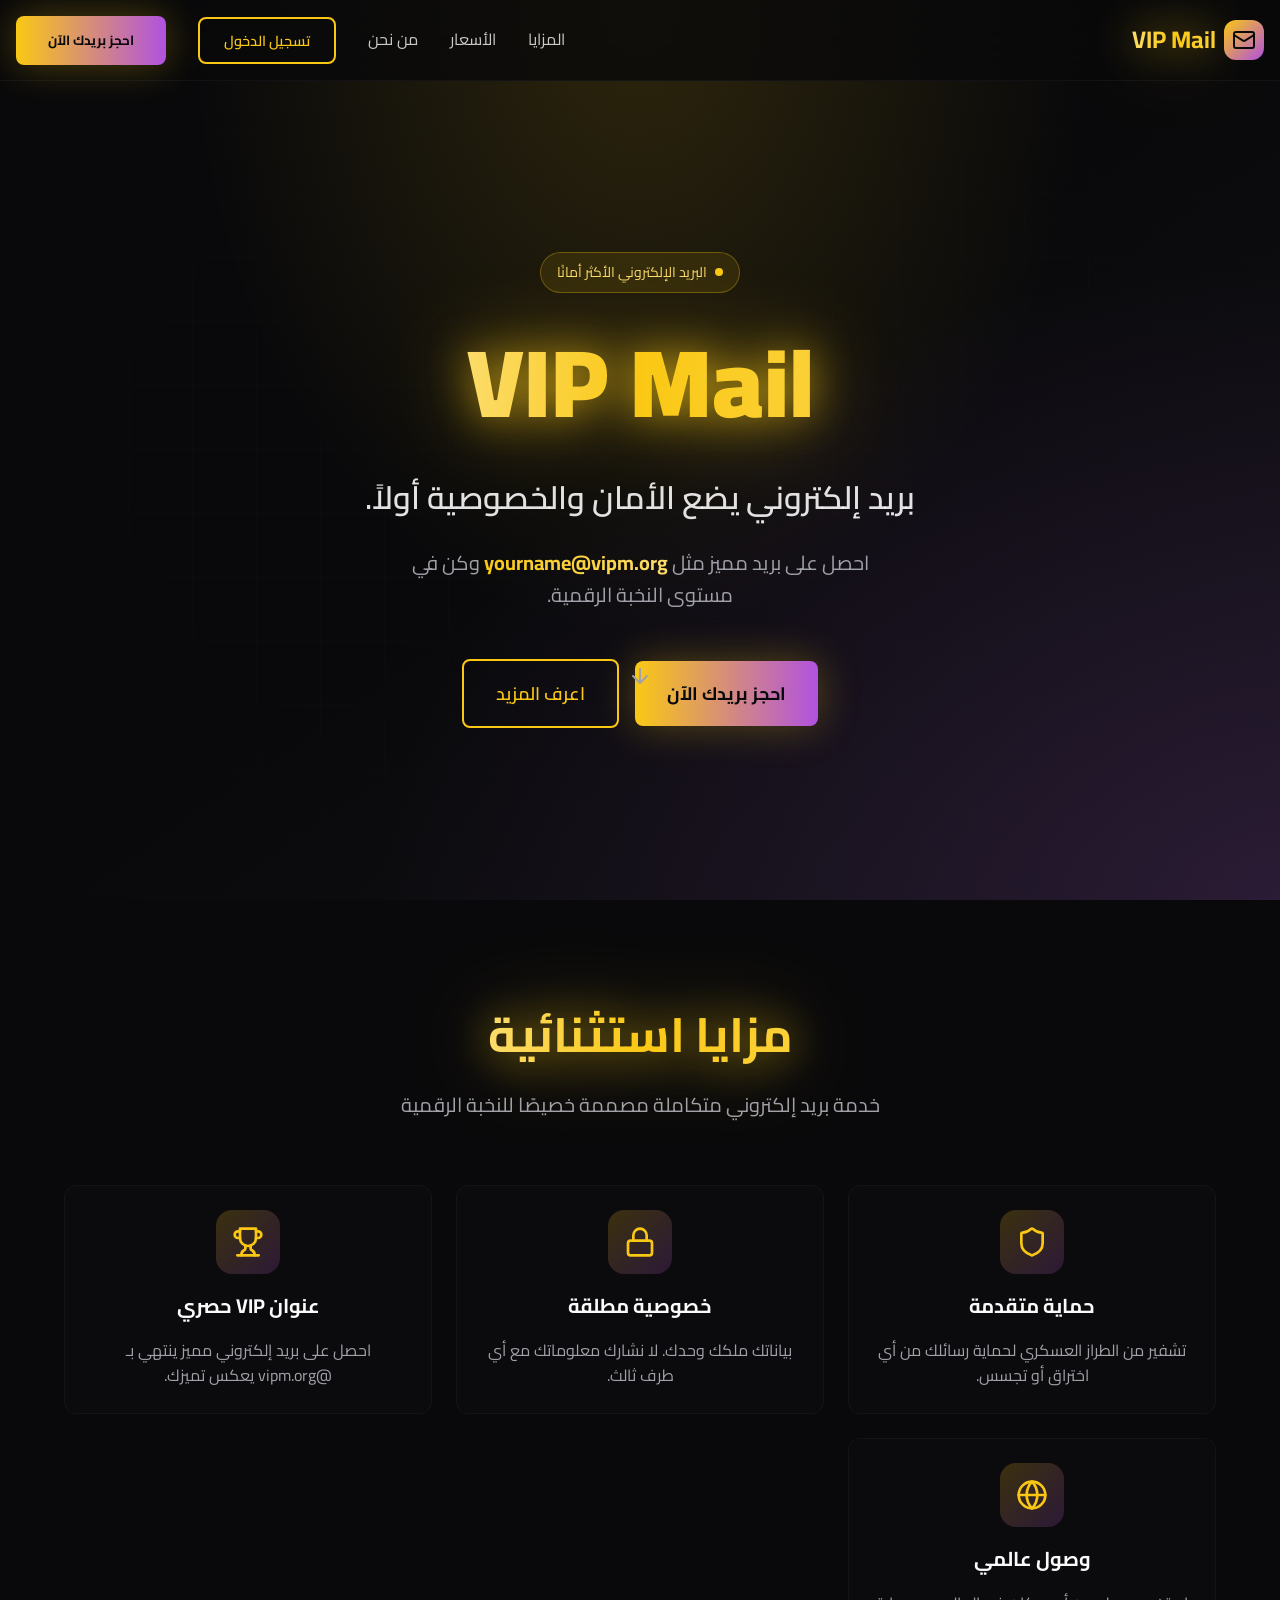
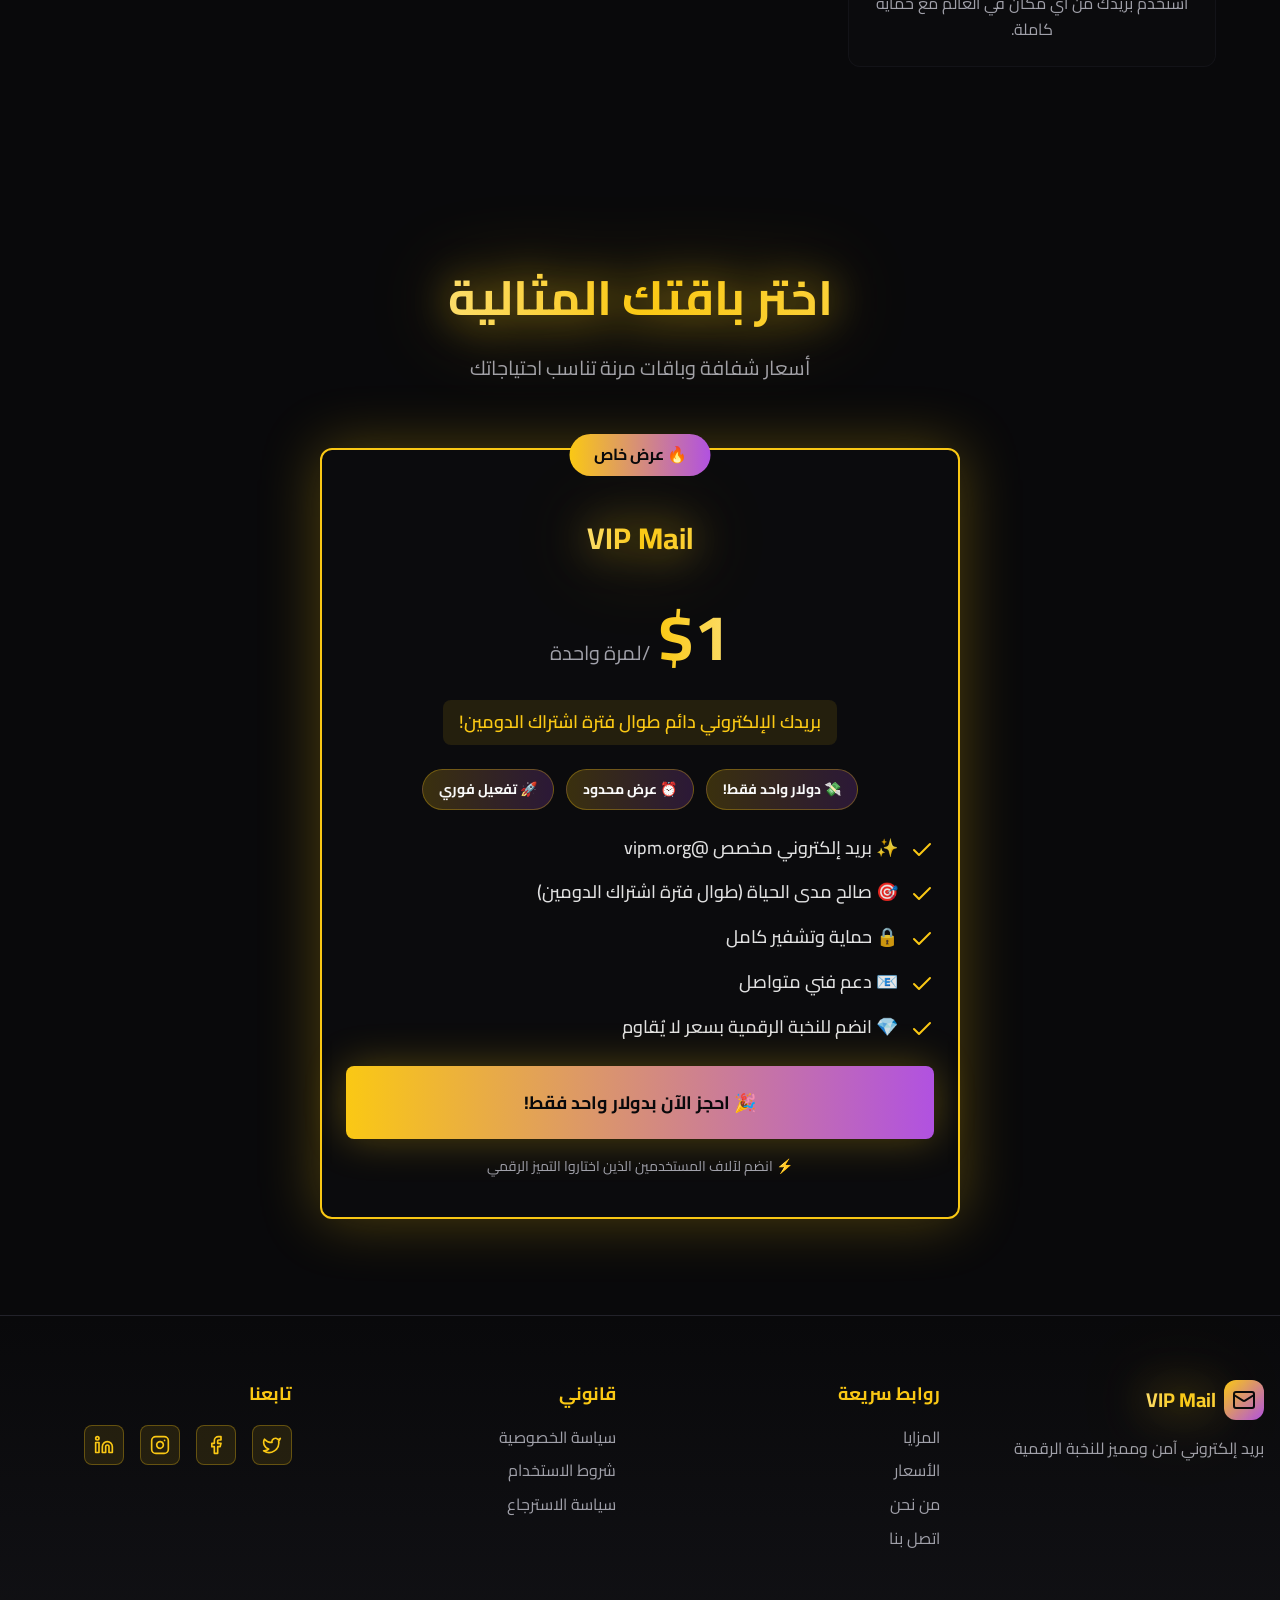
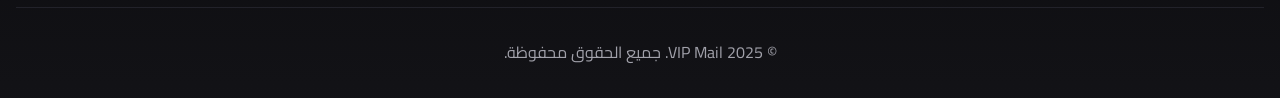
==== index.html @ 9a0e4cf3 "Add files via upload" ====
<!DOCTYPE html>
<html lang="ar" dir="rtl">
<head>
    <meta charset="UTF-8">
    <meta name="viewport" content="width=device-width, initial-scale=1.0">
    <meta name="description" content="VIP Mail - بريد إلكتروني يضع الأمان والخصوصية أولاً. احصل على بريدك المميز @vipm.org">
    <meta property="og:title" content="VIP Mail - بريد إلكتروني آمن ومميز">
    <meta property="og:description" content="احصل على بريد مميز مثل yourname@vipm.org وكن في مستوى النخبة الرقمية">
    <title>VIP Mail - بريد إلكتروني آمن ومميز</title>
    <link rel="stylesheet" href="styles.css">
    <link rel="preconnect" href="https://fonts.googleapis.com">
    <link rel="preconnect" href="https://fonts.gstatic.com" crossorigin>
    <link href="https://fonts.googleapis.com/css2?family=Cairo:wght@400;600;700;900&display=swap" rel="stylesheet">
</head>
<body>
    <!-- Navbar -->
    <nav class="navbar">
        <div class="container">
            <div class="nav-content">
                <a href="/" class="logo">
                    <div class="logo-icon">
                        <svg xmlns="http://www.w3.org/2000/svg" width="24" height="24" viewBox="0 0 24 24" fill="none" stroke="currentColor" stroke-width="2" stroke-linecap="round" stroke-linejoin="round">
                            <rect width="20" height="16" x="2" y="4" rx="2"/>
                            <path d="m22 7-8.97 5.7a1.94 1.94 0 0 1-2.06 0L2 7"/>
                        </svg>
                    </div>
                    <span class="logo-text text-gold-premium">VIP Mail</span>
                </a>

                <div class="nav-links">
                    <a href="#features">المزايا</a>
                    <a href="#pricing">الأسعار</a>
                    <a href="about.html">من نحن</a>
                    <button class="btn-login">تسجيل الدخول</button>
                    <button class="btn-primary">احجز بريدك الآن</button>
                </div>

                <!-- Mobile Menu Button -->
                <button class="mobile-menu-btn" aria-label="القائمة">
                    <svg xmlns="http://www.w3.org/2000/svg" width="24" height="24" viewBox="0 0 24 24" fill="none" stroke="currentColor" stroke-width="2" stroke-linecap="round" stroke-linejoin="round">
                        <line x1="4" x2="20" y1="12" y2="12"/>
                        <line x1="4" x2="20" y1="6" y2="6"/>
                        <line x1="4" x2="20" y1="18" y2="18"/>
                    </svg>
                </button>
            </div>
        </div>
    </nav>

    <!-- Mobile Menu -->
    <div class="mobile-menu">
        <div class="mobile-menu-links">
            <a href="#features">المزايا</a>
            <a href="#pricing">الأسعار</a>
            <a href="about.html">من نحن</a>
            <button class="btn-login">تسجيل الدخول</button>
            <button class="btn-primary">احجز بريدك الآن</button>
        </div>
    </div>

    <!-- Hero Section -->
    <section class="hero">
        <div class="hero-bg">
            <div class="hero-gradient-1"></div>
            <div class="hero-gradient-2"></div>
        </div>
        <div class="hero-grid"></div>

        <div class="container">
            <div class="hero-content">
                <div class="hero-badge">
                    <span class="badge-pulse"></span>
                    <span>البريد الإلكتروني الأكثر أمانًا</span>
                </div>

                <h1 class="hero-title">
                    <span class="text-gold-premium">VIP Mail</span>
                </h1>

                <p class="hero-subtitle">
                    بريد إلكتروني يضع الأمان والخصوصية أولاً.
                </p>

                <p class="hero-description">
                    احصل على بريد مميز مثل <span class="text-gradient-gold">yourname@vipm.org</span> وكن في مستوى النخبة الرقمية.
                </p>

                <div class="hero-buttons">
                    <button class="btn-primary btn-lg">احجز بريدك الآن</button>
                    <button class="btn-outline btn-lg">اعرف المزيد</button>
                </div>

                <div class="scroll-indicator">
                    <svg xmlns="http://www.w3.org/2000/svg" width="24" height="24" viewBox="0 0 24 24" fill="none" stroke="currentColor" stroke-width="2" stroke-linecap="round" stroke-linejoin="round">
                        <path d="M12 5v14M19 12l-7 7-7-7"/>
                    </svg>
                </div>
            </div>
        </div>
    </section>

    <!-- Features Section -->
    <section id="features" class="features">
        <div class="container">
            <div class="section-header">
                <h2 class="section-title">
                    <span class="text-gold-premium">مزايا استثنائية</span>
                </h2>
                <p class="section-description">
                    خدمة بريد إلكتروني متكاملة مصممة خصيصًا للنخبة الرقمية
                </p>
            </div>

            <div class="features-grid">
                <div class="feature-card">
                    <div class="feature-icon">
                        <svg xmlns="http://www.w3.org/2000/svg" width="32" height="32" viewBox="0 0 24 24" fill="none" stroke="currentColor" stroke-width="2" stroke-linecap="round" stroke-linejoin="round">
                            <path d="M20 13c0 5-3.5 7.5-7.66 8.95a1 1 0 0 1-.67-.01C7.5 20.5 4 18 4 13V6a1 1 0 0 1 1-1c2 0 4.5-1.2 6.24-2.72a1.17 1.17 0 0 1 1.52 0C14.51 3.81 17 5 19 5a1 1 0 0 1 1 1z"/>
                        </svg>
                    </div>
                    <h3 class="feature-title">حماية متقدمة</h3>
                    <p class="feature-description">تشفير من الطراز العسكري لحماية رسائلك من أي اختراق أو تجسس.</p>
                </div>

                <div class="feature-card">
                    <div class="feature-icon">
                        <svg xmlns="http://www.w3.org/2000/svg" width="32" height="32" viewBox="0 0 24 24" fill="none" stroke="currentColor" stroke-width="2" stroke-linecap="round" stroke-linejoin="round">
                            <rect width="18" height="11" x="3" y="11" rx="2" ry="2"/>
                            <path d="M7 11V7a5 5 0 0 1 10 0v4"/>
                        </svg>
                    </div>
                    <h3 class="feature-title">خصوصية مطلقة</h3>
                    <p class="feature-description">بياناتك ملكك وحدك. لا نشارك معلوماتك مع أي طرف ثالث.</p>
                </div>

                <div class="feature-card">
                    <div class="feature-icon">
                        <svg xmlns="http://www.w3.org/2000/svg" width="32" height="32" viewBox="0 0 24 24" fill="none" stroke="currentColor" stroke-width="2" stroke-linecap="round" stroke-linejoin="round">
                            <path d="M6 9H4.5a2.5 2.5 0 0 1 0-5H6"/>
                            <path d="M18 9h1.5a2.5 2.5 0 0 0 0-5H18"/>
                            <path d="M4 22h16"/>
                            <path d="M10 14.66V17c0 .55-.47.98-.97 1.21C7.85 18.75 7 20.24 7 22"/>
                            <path d="M14 14.66V17c0 .55.47.98.97 1.21C16.15 18.75 17 20.24 17 22"/>
                            <path d="M18 2H6v7a6 6 0 0 0 12 0V2Z"/>
                        </svg>
                    </div>
                    <h3 class="feature-title">عنوان VIP حصري</h3>
                    <p class="feature-description">احصل على بريد إلكتروني مميز ينتهي بـ @vipm.org يعكس تميزك.</p>
                </div>

                <div class="feature-card">
                    <div class="feature-icon">
                        <svg xmlns="http://www.w3.org/2000/svg" width="32" height="32" viewBox="0 0 24 24" fill="none" stroke="currentColor" stroke-width="2" stroke-linecap="round" stroke-linejoin="round">
                            <circle cx="12" cy="12" r="10"/>
                            <path d="M12 2a14.5 14.5 0 0 0 0 20 14.5 14.5 0 0 0 0-20"/>
                            <path d="M2 12h20"/>
                        </svg>
                    </div>
                    <h3 class="feature-title">وصول عالمي</h3>
                    <p class="feature-description">استخدم بريدك من أي مكان في العالم مع حماية كاملة.</p>
                </div>
            </div>
        </div>
    </section>

    <!-- Pricing Section -->
    <section id="pricing" class="pricing">
        <div class="container">
            <div class="section-header">
                <h2 class="section-title">
                    <span class="text-gold-premium">اختر باقتك المثالية</span>
                </h2>
                <p class="section-description">
                    أسعار شفافة وباقات مرنة تناسب احتياجاتك
                </p>
            </div>

            <div class="pricing-card-wrapper">
                <div class="pricing-card">
                    <div class="pricing-badge">🔥 عرض خاص</div>
                    
                    <div class="pricing-header">
                        <h3 class="pricing-title">
                            <span class="text-gold-premium">VIP Mail</span>
                        </h3>
                        
                        <div class="pricing-price">
                            <div class="price-amount">
                                <span class="price-value">$1</span>
                                <span class="price-period">/لمرة واحدة</span>
                            </div>
                            <p class="price-highlight">
                                بريدك الإلكتروني دائم طوال فترة اشتراك الدومين!
                            </p>
                        </div>

                        <div class="deal-points">
                            <span class="deal-point">💸 دولار واحد فقط!</span>
                            <span class="deal-point">⏰ عرض محدود</span>
                            <span class="deal-point">🚀 تفعيل فوري</span>
                        </div>
                    </div>

                    <div class="pricing-content">
                        <ul class="features-list">
                            <li>
                                <svg xmlns="http://www.w3.org/2000/svg" width="24" height="24" viewBox="0 0 24 24" fill="none" stroke="currentColor" stroke-width="2" stroke-linecap="round" stroke-linejoin="round">
                                    <path d="M20 6 9 17l-5-5"/>
                                </svg>
                                <span>✨ بريد إلكتروني مخصص @vipm.org</span>
                            </li>
                            <li>
                                <svg xmlns="http://www.w3.org/2000/svg" width="24" height="24" viewBox="0 0 24 24" fill="none" stroke="currentColor" stroke-width="2" stroke-linecap="round" stroke-linejoin="round">
                                    <path d="M20 6 9 17l-5-5"/>
                                </svg>
                                <span>🎯 صالح مدى الحياة (طوال فترة اشتراك الدومين)</span>
                            </li>
                            <li>
                                <svg xmlns="http://www.w3.org/2000/svg" width="24" height="24" viewBox="0 0 24 24" fill="none" stroke="currentColor" stroke-width="2" stroke-linecap="round" stroke-linejoin="round">
                                    <path d="M20 6 9 17l-5-5"/>
                                </svg>
                                <span>🔒 حماية وتشفير كامل</span>
                            </li>
                            <li>
                                <svg xmlns="http://www.w3.org/2000/svg" width="24" height="24" viewBox="0 0 24 24" fill="none" stroke="currentColor" stroke-width="2" stroke-linecap="round" stroke-linejoin="round">
                                    <path d="M20 6 9 17l-5-5"/>
                                </svg>
                                <span>📧 دعم فني متواصل</span>
                            </li>
                            <li>
                                <svg xmlns="http://www.w3.org/2000/svg" width="24" height="24" viewBox="0 0 24 24" fill="none" stroke="currentColor" stroke-width="2" stroke-linecap="round" stroke-linejoin="round">
                                    <path d="M20 6 9 17l-5-5"/>
                                </svg>
                                <span>💎 انضم للنخبة الرقمية بسعر لا يُقاوم</span>
                            </li>
                        </ul>

                        <button class="btn-primary btn-full">
                            🎉 احجز الآن بدولار واحد فقط!
                        </button>
                        
                        <p class="pricing-footer">
                            ⚡ انضم لآلاف المستخدمين الذين اختاروا التميز الرقمي
                        </p>
                    </div>
                </div>
            </div>
        </div>
    </section>

    <!-- Footer -->
    <footer class="footer">
        <div class="container">
            <div class="footer-content">
                <div class="footer-section">
                    <div class="footer-brand">
                        <div class="logo-icon">
                            <svg xmlns="http://www.w3.org/2000/svg" width="24" height="24" viewBox="0 0 24 24" fill="none" stroke="currentColor" stroke-width="2" stroke-linecap="round" stroke-linejoin="round">
                                <rect width="20" height="16" x="2" y="4" rx="2"/>
                                <path d="m22 7-8.97 5.7a1.94 1.94 0 0 1-2.06 0L2 7"/>
                            </svg>
                        </div>
                        <span class="text-gold-premium">VIP Mail</span>
                    </div>
                    <p>بريد إلكتروني آمن ومميز للنخبة الرقمية</p>
                </div>

                <div class="footer-section">
                    <h4>روابط سريعة</h4>
                    <ul>
                        <li><a href="#features">المزايا</a></li>
                        <li><a href="#pricing">الأسعار</a></li>
                        <li><a href="about.html">من نحن</a></li>
                        <li><a href="contact.html">اتصل بنا</a></li>
                    </ul>
                </div>

                <div class="footer-section">
                    <h4>قانوني</h4>
                    <ul>
                        <li><a href="privacy.html">سياسة الخصوصية</a></li>
                        <li><a href="terms.html">شروط الاستخدام</a></li>
                        <li><a href="refund.html">سياسة الاسترجاع</a></li>
                    </ul>
                </div>

                <div class="footer-section">
                    <h4>تابعنا</h4>
                    <div class="social-links">
                        <a href="#" aria-label="Twitter">
                            <svg xmlns="http://www.w3.org/2000/svg" width="20" height="20" viewBox="0 0 24 24" fill="none" stroke="currentColor" stroke-width="2" stroke-linecap="round" stroke-linejoin="round">
                                <path d="M22 4s-.7 2.1-2 3.4c1.6 10-9.4 17.3-18 11.6 2.2.1 4.4-.6 6-2C3 15.5.5 9.6 3 5c2.2 2.6 5.6 4.1 9 4-.9-4.2 4-6.6 7-3.8 1.1 0 3-1.2 3-1.2z"/>
                            </svg>
                        </a>
                        <a href="#" aria-label="Facebook">
                            <svg xmlns="http://www.w3.org/2000/svg" width="20" height="20" viewBox="0 0 24 24" fill="none" stroke="currentColor" stroke-width="2" stroke-linecap="round" stroke-linejoin="round">
                                <path d="M18 2h-3a5 5 0 0 0-5 5v3H7v4h3v8h4v-8h3l1-4h-4V7a1 1 0 0 1 1-1h3z"/>
                            </svg>
                        </a>
                        <a href="#" aria-label="Instagram">
                            <svg xmlns="http://www.w3.org/2000/svg" width="20" height="20" viewBox="0 0 24 24" fill="none" stroke="currentColor" stroke-width="2" stroke-linecap="round" stroke-linejoin="round">
                                <rect width="20" height="20" x="2" y="2" rx="5" ry="5"/>
                                <path d="M16 11.37A4 4 0 1 1 12.63 8 4 4 0 0 1 16 11.37z"/>
                                <line x1="17.5" x2="17.51" y1="6.5" y2="6.5"/>
                            </svg>
                        </a>
                        <a href="#" aria-label="LinkedIn">
                            <svg xmlns="http://www.w3.org/2000/svg" width="20" height="20" viewBox="0 0 24 24" fill="none" stroke="currentColor" stroke-width="2" stroke-linecap="round" stroke-linejoin="round">
                                <path d="M16 8a6 6 0 0 1 6 6v7h-4v-7a2 2 0 0 0-2-2 2 2 0 0 0-2 2v7h-4v-7a6 6 0 0 1 6-6z"/>
                                <rect width="4" height="12" x="2" y="9"/>
                                <circle cx="4" cy="4" r="2"/>
                            </svg>
                        </a>
                    </div>
                </div>
            </div>

            <div class="footer-bottom">
                <p>&copy; 2025 VIP Mail. جميع الحقوق محفوظة.</p>
            </div>
        </div>
    </footer>

    <script src="script.js"></script>
</body>
</html>
---- styles.css ----
/* Reset & Base Styles */
* {
    margin: 0;
    padding: 0;
    box-sizing: border-box;
}

:root {
    /* Colors - HSL */
    --background: hsl(240, 10%, 3.9%);
    --foreground: hsl(0, 0%, 98%);
    --card: hsl(240, 10%, 6%);
    --card-foreground: hsl(0, 0%, 98%);
    --primary: hsl(47, 96%, 53%);
    --primary-foreground: hsl(240, 10%, 3.9%);
    --secondary: hsl(280, 70%, 60%);
    --muted: hsl(240, 5%, 15%);
    --muted-foreground: hsl(240, 5%, 64.9%);
    --border: hsl(240, 10%, 15%);
    --gold: hsl(47, 96%, 53%);
    --gold-light: hsl(47, 96%, 70%);
    --purple: hsl(280, 70%, 60%);
}

body {
    font-family: 'Cairo', -apple-system, BlinkMacSystemFont, 'Segoe UI', sans-serif;
    background-color: var(--background);
    color: var(--foreground);
    line-height: 1.6;
    -webkit-font-smoothing: antialiased;
    overflow-x: hidden;
}

h1, h2, h3, h4, h5, h6 {
    font-weight: 700;
}

a {
    text-decoration: none;
    color: inherit;
}

button {
    font-family: inherit;
    border: none;
    cursor: pointer;
}

.container {
    max-width: 1280px;
    margin: 0 auto;
    padding: 0 1rem;
}

/* Text Gradients */
.text-gold-premium {
    background: linear-gradient(to right, var(--gold-light), var(--gold), hsl(47, 96%, 60%));
    -webkit-background-clip: text;
    -webkit-text-fill-color: transparent;
    background-clip: text;
    filter: drop-shadow(0 0 20px hsla(47, 96%, 53%, 0.6)) drop-shadow(0 0 40px hsla(47, 96%, 53%, 0.4));
    animation: gold-glow 3s ease-in-out infinite;
}

@keyframes gold-glow {
    0%, 100% {
        filter: drop-shadow(0 0 20px hsla(47, 96%, 53%, 0.6)) drop-shadow(0 0 40px hsla(47, 96%, 53%, 0.4));
    }
    50% {
        filter: drop-shadow(0 0 30px hsla(47, 96%, 53%, 0.8)) drop-shadow(0 0 60px hsla(47, 96%, 53%, 0.6));
    }
}

.text-gradient-gold {
    background: linear-gradient(to right, var(--gold), var(--gold-light));
    -webkit-background-clip: text;
    -webkit-text-fill-color: transparent;
    background-clip: text;
    font-weight: 700;
}

/* Buttons */
.btn-primary {
    background: linear-gradient(to right, var(--gold), var(--purple));
    color: var(--background);
    font-weight: 700;
    padding: 0.75rem 2rem;
    border-radius: 0.5rem;
    transition: opacity 0.3s;
    box-shadow: 0 0 40px hsla(47, 96%, 53%, 0.3);
}

.btn-primary:hover {
    opacity: 0.9;
}

.btn-outline {
    border: 2px solid var(--gold);
    color: var(--gold);
    background: transparent;
    padding: 0.75rem 2rem;
    border-radius: 0.5rem;
    font-weight: 600;
    transition: background 0.3s;
}

.btn-outline:hover {
    background: hsla(47, 96%, 53%, 0.1);
}

.btn-lg {
    padding: 1rem 2rem;
    font-size: 1.125rem;
}

.btn-full {
    width: 100%;
    padding: 1.25rem 2rem;
    font-size: 1.125rem;
}

.btn-login {
    border: 2px solid var(--gold);
    color: var(--gold);
    background: transparent;
    padding: 0.5rem 1.5rem;
    border-radius: 0.5rem;
    font-weight: 600;
    transition: all 0.3s;
    font-size: 0.9rem;
}

.btn-login:hover {
    background: hsla(47, 96%, 53%, 0.1);
    transform: scale(1.05);
}

/* Navbar */
.navbar {
    position: fixed;
    top: 0;
    width: 100%;
    z-index: 50;
    border-bottom: 1px solid hsla(240, 10%, 15%, 0.4);
    background: hsla(240, 10%, 3.9%, 0.8);
    backdrop-filter: blur(20px);
}

.nav-content {
    display: flex;
    align-items: center;
    justify-content: space-between;
    height: 5rem;
}

.logo {
    display: flex;
    align-items: center;
    gap: 0.5rem;
    text-decoration: none;
    transition: opacity 0.3s ease;
}

.logo:hover {
    opacity: 0.85;
}

.logo-icon {
    width: 2.5rem;
    height: 2.5rem;
    border-radius: 0.75rem;
    background: linear-gradient(to bottom right, var(--gold), var(--purple));
    display: flex;
    align-items: center;
    justify-content: center;
}

.logo-icon svg {
    color: var(--background);
}

.logo-text {
    font-size: 1.5rem;
    font-weight: 700;
}

.nav-links {
    display: flex;
    align-items: center;
    gap: 2rem;
}

.nav-links a {
    color: hsla(0, 0%, 98%, 0.8);
    transition: color 0.3s;
}

.nav-links a:hover {
    color: var(--foreground);
}

/* Mobile Menu Button */
.mobile-menu-btn {
    display: none;
    background: transparent;
    border: 2px solid var(--gold);
    color: var(--gold);
    padding: 0.5rem;
    border-radius: 0.5rem;
    cursor: pointer;
    transition: all 0.3s;
}

.mobile-menu-btn:hover {
    background: hsla(47, 96%, 53%, 0.1);
    transform: scale(1.05);
}

.mobile-menu-btn svg {
    width: 24px;
    height: 24px;
}

/* Mobile Menu Overlay */
.mobile-menu {
    display: none;
    position: fixed;
    top: 5rem;
    right: 0;
    width: 100%;
    max-width: 300px;
    height: calc(100vh - 5rem);
    background: hsla(240, 10%, 6%, 0.98);
    backdrop-filter: blur(20px);
    border-left: 1px solid var(--border);
    z-index: 40;
    padding: 2rem;
    transform: translateX(100%);
    transition: transform 0.3s ease;
}

.mobile-menu.active {
    transform: translateX(0);
}

.mobile-menu-links {
    display: flex;
    flex-direction: column;
    gap: 1.5rem;
}

.mobile-menu-links a {
    color: hsla(0, 0%, 98%, 0.8);
    font-size: 1.125rem;
    padding: 0.75rem 0;
    border-bottom: 1px solid var(--border);
    transition: color 0.3s;
}

.mobile-menu-links a:hover {
    color: var(--gold);
}

.mobile-menu-links button {
    margin-top: 0.5rem;
}

@media (max-width: 768px) {
    .nav-links {
        display: none;
    }
    
    .mobile-menu-btn {
        display: block;
    }
    
    .mobile-menu {
        display: block;
    }
}

/* Hero Section */
.hero {
    position: relative;
    min-height: 100vh;
    display: flex;
    align-items: center;
    justify-content: center;
    overflow: hidden;
    padding-top: 5rem;
}

.hero-bg {
    position: absolute;
    inset: 0;
    background: linear-gradient(to bottom right, var(--background), var(--background), hsl(240, 10%, 8%));
}

.hero-gradient-1 {
    position: absolute;
    inset: 0;
    background: radial-gradient(ellipse at top, hsla(47, 96%, 53%, 0.15), transparent 50%);
}

.hero-gradient-2 {
    position: absolute;
    inset: 0;
    background: radial-gradient(ellipse at bottom right, hsla(280, 70%, 60%, 0.15), transparent 50%);
}

.hero-grid {
    position: absolute;
    inset: 0;
    background-image: 
        linear-gradient(hsla(240, 10%, 15%, 0.1) 1px, transparent 1px),
        linear-gradient(to right, hsla(240, 10%, 15%, 0.1) 1px, transparent 1px);
    background-size: 4rem 4rem;
    mask-image: radial-gradient(ellipse at center, black 50%, transparent 100%);
}

.hero-content {
    position: relative;
    z-index: 10;
    max-width: 80rem;
    margin: 0 auto;
    text-align: center;
}

.hero-badge {
    display: inline-flex;
    align-items: center;
    gap: 0.5rem;
    padding: 0.5rem 1rem;
    border-radius: 9999px;
    border: 1px solid hsla(47, 96%, 53%, 0.3);
    background: hsla(47, 96%, 53%, 0.1);
    backdrop-filter: blur(8px);
    margin-bottom: 2rem;
}

.badge-pulse {
    width: 0.5rem;
    height: 0.5rem;
    border-radius: 50%;
    background: var(--gold);
    animation: pulse 2s cubic-bezier(0.4, 0, 0.6, 1) infinite;
}

@keyframes pulse {
    0%, 100% {
        opacity: 1;
    }
    50% {
        opacity: 0.5;
    }
}

.hero-badge span:last-child {
    font-size: 0.875rem;
    color: var(--gold-light);
}

.hero-title {
    font-size: clamp(3rem, 8vw, 6rem);
    font-weight: 900;
    line-height: 1.2;
    margin-bottom: 2rem;
}

.hero-subtitle {
    font-size: clamp(1.25rem, 3vw, 2rem);
    color: hsla(0, 0%, 98%, 0.9);
    margin-bottom: 1.5rem;
    font-weight: 600;
    max-width: 48rem;
    margin-left: auto;
    margin-right: auto;
}

.hero-description {
    font-size: clamp(1rem, 2vw, 1.25rem);
    color: var(--muted-foreground);
    max-width: 32rem;
    margin: 0 auto 2rem;
}

.hero-buttons {
    display: flex;
    flex-direction: column;
    gap: 1rem;
    align-items: center;
    justify-content: center;
    padding-top: 1rem;
}

@media (min-width: 640px) {
    .hero-buttons {
        flex-direction: row;
    }
}

.scroll-indicator {
    position: absolute;
    bottom: 2rem;
    left: 50%;
    transform: translateX(-50%);
    animation: bounce 1s infinite;
}

@keyframes bounce {
    0%, 100% {
        transform: translateX(-50%) translateY(0);
    }
    50% {
        transform: translateX(-50%) translateY(-10px);
    }
}

.scroll-indicator svg {
    color: var(--muted-foreground);
}

/* Features Section */
.features {
    padding: 6rem 0;
    position: relative;
}

.section-header {
    text-align: center;
    max-width: 48rem;
    margin: 0 auto 4rem;
}

.section-title {
    font-size: clamp(2rem, 5vw, 3rem);
    margin-bottom: 1rem;
}

.section-description {
    font-size: 1.25rem;
    color: var(--muted-foreground);
}

.features-grid {
    display: grid;
    grid-template-columns: repeat(auto-fit, minmax(280px, 1fr));
    gap: 1.5rem;
    max-width: 72rem;
    margin: 0 auto;
}

.feature-card {
    background: hsla(240, 10%, 6%, 0.5);
    backdrop-filter: blur(8px);
    border: 1px solid hsla(240, 10%, 15%, 0.4);
    border-radius: 0.75rem;
    padding: 1.5rem;
    text-align: center;
    transition: all 0.3s;
}

.feature-card:hover {
    border-color: hsla(47, 96%, 53%, 0.5);
    box-shadow: 0 0 30px hsla(47, 96%, 53%, 0.2);
}

.feature-icon {
    width: 4rem;
    height: 4rem;
    margin: 0 auto 1rem;
    border-radius: 1rem;
    background: linear-gradient(to bottom right, hsla(47, 96%, 53%, 0.2), hsla(280, 70%, 60%, 0.2));
    display: flex;
    align-items: center;
    justify-content: center;
    transition: transform 0.3s;
}

.feature-card:hover .feature-icon {
    transform: scale(1.1);
}

.feature-icon svg {
    color: var(--gold);
}

.feature-title {
    font-size: 1.25rem;
    margin-bottom: 1rem;
    color: var(--foreground);
}

.feature-description {
    color: var(--muted-foreground);
    line-height: 1.6;
}

/* Pricing Section */
.pricing {
    padding: 6rem 0;
    position: relative;
}

.pricing-card-wrapper {
    max-width: 40rem;
    margin: 0 auto;
}

.pricing-card {
    position: relative;
    background: hsla(240, 10%, 6%, 0.5);
    backdrop-filter: blur(8px);
    border: 2px solid var(--gold);
    border-radius: 0.75rem;
    box-shadow: 0 0 60px hsla(47, 96%, 53%, 0.3);
    transition: all 0.3s;
}

.pricing-card:hover {
    box-shadow: 0 0 80px hsla(47, 96%, 53%, 0.4);
}

.pricing-badge {
    position: absolute;
    top: -1rem;
    left: 50%;
    transform: translateX(-50%);
    z-index: 10;
    padding: 0.5rem 1.5rem;
    border-radius: 9999px;
    background: linear-gradient(to right, var(--gold), var(--purple));
    color: var(--background);
    font-weight: 700;
    animation: pulse 2s cubic-bezier(0.4, 0, 0.6, 1) infinite;
}

.pricing-header {
    text-align: center;
    padding: 4rem 1.5rem 1.5rem;
}

.pricing-title {
    font-size: 1.875rem;
    margin-bottom: 1.5rem;
}

.pricing-price {
    margin-bottom: 1.5rem;
}

.price-amount {
    display: flex;
    align-items: baseline;
    justify-content: center;
    gap: 0.5rem;
    margin-bottom: 0.75rem;
}

.price-value {
    font-size: 4rem;
    font-weight: 700;
    background: linear-gradient(to right, var(--gold), var(--gold-light));
    -webkit-background-clip: text;
    -webkit-text-fill-color: transparent;
    background-clip: text;
}

.price-period {
    font-size: 1.25rem;
    color: var(--muted-foreground);
}

.price-highlight {
    font-size: 1.125rem;
    font-weight: 600;
    color: var(--gold);
    background: hsla(47, 96%, 53%, 0.1);
    padding: 0.5rem 1rem;
    border-radius: 0.5rem;
    display: inline-block;
}

.deal-points {
    display: flex;
    flex-wrap: wrap;
    gap: 0.75rem;
    justify-content: center;
}

.deal-point {
    padding: 0.5rem 1rem;
    background: linear-gradient(to right, hsla(47, 96%, 53%, 0.2), hsla(280, 70%, 60%, 0.2));
    border: 1px solid hsla(47, 96%, 53%, 0.3);
    border-radius: 9999px;
    font-size: 0.875rem;
    font-weight: 700;
}

.pricing-content {
    padding: 0 1.5rem 2.5rem;
}

.features-list {
    list-style: none;
    margin-bottom: 1.5rem;
}

.features-list li {
    display: flex;
    align-items: flex-start;
    gap: 0.75rem;
    font-size: 1.125rem;
    margin-bottom: 1rem;
}

.features-list li svg {
    color: var(--gold);
    flex-shrink: 0;
    margin-top: 0.25rem;
}

.features-list li span {
    color: hsla(0, 0%, 98%, 0.9);
    font-weight: 500;
}

.pricing-footer {
    text-align: center;
    font-size: 0.875rem;
    color: var(--muted-foreground);
    margin-top: 1rem;
}

/* Footer */
.footer {
    border-top: 1px solid var(--border);
    background: linear-gradient(to bottom, var(--background), hsl(240, 10%, 8%));
    padding: 4rem 0 2rem;
}

.footer-content {
    display: grid;
    grid-template-columns: repeat(auto-fit, minmax(200px, 1fr));
    gap: 3rem;
    margin-bottom: 3rem;
}

.footer-section h4 {
    font-size: 1.125rem;
    margin-bottom: 1rem;
    color: var(--gold);
}

.footer-section p,
.footer-section ul {
    color: var(--muted-foreground);
}

.footer-section ul {
    list-style: none;
}

.footer-section ul li {
    margin-bottom: 0.5rem;
}

.footer-section ul li a {
    transition: color 0.3s;
}

.footer-section ul li a:hover {
    color: var(--gold);
}

.footer-brand {
    display: flex;
    align-items: center;
    gap: 0.5rem;
    margin-bottom: 1rem;
    font-size: 1.25rem;
    font-weight: 700;
}

.social-links {
    display: flex;
    gap: 1rem;
}

.social-links a {
    width: 2.5rem;
    height: 2.5rem;
    border-radius: 0.5rem;
    background: hsla(47, 96%, 53%, 0.1);
    border: 1px solid hsla(47, 96%, 53%, 0.3);
    display: flex;
    align-items: center;
    justify-content: center;
    transition: all 0.3s;
}

.social-links a:hover {
    background: hsla(47, 96%, 53%, 0.2);
    border-color: var(--gold);
}

.social-links svg {
    color: var(--gold);
}

.footer-bottom {
    text-align: center;
    padding-top: 2rem;
    border-top: 1px solid var(--border);
    color: var(--muted-foreground);
}

/* Inbox Styles */
.inbox-header {
    position: fixed;
    top: 0;
    left: 0;
    right: 0;
    height: 4rem;
    background: var(--card);
    border-bottom: 1px solid var(--border);
    z-index: 100;
}

.inbox-header-content {
    height: 100%;
    padding: 0 2rem;
    display: flex;
    align-items: center;
    justify-content: space-between;
    gap: 2rem;
}

.inbox-header-left {
    display: flex;
    align-items: center;
    gap: 0.5rem;
}

.icon-btn {
    width: 2.5rem;
    height: 2.5rem;
    border-radius: 0.5rem;
    border: none;
    background: transparent;
    color: var(--muted-foreground);
    cursor: pointer;
    display: flex;
    align-items: center;
    justify-content: center;
    transition: all 0.2s;
}

.icon-btn:hover {
    background: var(--muted);
    color: var(--foreground);
}

.inbox-search-bar {
    flex: 1;
    max-width: 600px;
    position: relative;
    display: flex;
    align-items: center;
    gap: 0.75rem;
    padding: 0 1rem;
    height: 2.5rem;
    background: var(--muted);
    border-radius: 0.5rem;
    border: 1px solid transparent;
    transition: all 0.2s;
}

.inbox-search-bar:focus-within {
    background: var(--background);
    border-color: var(--border);
}

.inbox-search-bar svg {
    color: var(--muted-foreground);
}

.inbox-search-bar input {
    flex: 1;
    background: transparent;
    border: none;
    outline: none;
    color: var(--foreground);
    font-size: 0.95rem;
}

.inbox-search-bar input::placeholder {
    color: var(--muted-foreground);
}

.inbox-logo {
    display: flex;
    align-items: center;
    gap: 0.5rem;
    text-decoration: none;
    color: var(--foreground);
    font-weight: 600;
    transition: opacity 0.2s;
}

.inbox-logo:hover {
    opacity: 0.8;
}

.inbox-logo svg {
    color: var(--primary);
}

.inbox-container {
    margin-top: 4rem;
    display: flex;
    height: calc(100vh - 4rem);
    overflow: hidden;
}

.inbox-sidebar {
    width: 280px;
    background: var(--card);
    border-left: 1px solid var(--border);
    padding: 1.5rem;
    display: flex;
    flex-direction: column;
    gap: 1.5rem;
    overflow-y: auto;
}

.btn-compose {
    width: 100%;
    display: flex;
    align-items: center;
    justify-content: center;
    gap: 0.5rem;
    padding: 0.875rem 1.5rem;
    background: linear-gradient(135deg, #3b82f6, #2563eb);
    color: white;
    border: none;
    border-radius: 0.5rem;
    font-weight: 600;
    font-size: 0.95rem;
    cursor: pointer;
    transition: all 0.2s;
}

.btn-compose:hover {
    transform: translateY(-1px);
    box-shadow: 0 4px 12px rgba(59, 130, 246, 0.3);
}

.inbox-nav {
    display: flex;
    flex-direction: column;
    gap: 0.25rem;
}

.inbox-nav-item {
    display: flex;
    align-items: center;
    gap: 0.75rem;
    padding: 0.75rem 1rem;
    border-radius: 0.5rem;
    color: var(--muted-foreground);
    text-decoration: none;
    font-size: 0.95rem;
    transition: all 0.2s;
    position: relative;
}

.inbox-nav-item:hover {
    background: var(--muted);
    color: var(--foreground);
}

.inbox-nav-item.active {
    background: var(--primary);
    color: var(--primary-foreground);
    font-weight: 600;
}

.inbox-nav-item svg {
    flex-shrink: 0;
}

.inbox-nav-item span:first-of-type {
    flex: 1;
}

.inbox-badge {
    background: var(--muted);
    color: var(--foreground);
    padding: 0.125rem 0.5rem;
    border-radius: 1rem;
    font-size: 0.75rem;
    font-weight: 600;
}

.inbox-nav-item.active .inbox-badge {
    background: rgba(255, 255, 255, 0.2);
    color: white;
}

.inbox-main {
    flex: 1;
    background: var(--background);
    overflow-y: auto;
}

.inbox-emails-list {
    display: flex;
    flex-direction: column;
}

.email-item {
    display: flex;
    align-items: center;
    gap: 1rem;
    padding: 1.25rem 1.5rem;
    border-bottom: 1px solid var(--border);
    cursor: pointer;
    transition: all 0.2s;
    background: var(--background);
}

.email-item:hover {
    background: var(--muted);
}

.email-item.unread {
    background: var(--card);
}

.email-item.unread:hover {
    background: var(--muted);
}

.email-sender {
    display: flex;
    align-items: center;
    gap: 0.75rem;
    min-width: 200px;
}

.email-avatar {
    width: 2.5rem;
    height: 2.5rem;
    border-radius: 50%;
    background: linear-gradient(135deg, #3b82f6, #2563eb);
    display: flex;
    align-items: center;
    justify-content: center;
    color: white;
    font-weight: 700;
    font-size: 0.75rem;
    flex-shrink: 0;
}

.email-sender-name {
    font-weight: 600;
    color: var(--foreground);
    font-size: 0.95rem;
}

.email-item.unread .email-sender-name {
    font-weight: 700;
}

.email-content {
    flex: 1;
    min-width: 0;
}

.email-subject {
    font-size: 0.95rem;
    font-weight: 600;
    color: var(--foreground);
    margin: 0 0 0.25rem 0;
    overflow: hidden;
    text-overflow: ellipsis;
    white-space: nowrap;
}

.email-item.unread .email-subject {
    font-weight: 700;
}

.email-preview {
    font-size: 0.875rem;
    color: var(--muted-foreground);
    margin: 0;
    overflow: hidden;
    text-overflow: ellipsis;
    white-space: nowrap;
}

.email-meta {
    display: flex;
    align-items: center;
    gap: 1rem;
    flex-shrink: 0;
}

.email-time {
    font-size: 0.8rem;
    color: var(--muted-foreground);
    font-weight: 500;
    min-width: 60px;
    text-align: left;
}

.email-item.unread .email-time {
    color: var(--primary);
    font-weight: 600;
}

.email-star {
    background: none;
    border: none;
    color: var(--muted-foreground);
    cursor: pointer;
    padding: 0.25rem;
    display: flex;
    align-items: center;
    justify-content: center;
    transition: all 0.2s;
}

.email-star:hover {
    color: #fbbf24;
}

.email-star.starred {
    color: #fbbf24;
}

.email-star.starred svg {
    fill: #fbbf24;
}

/* Responsive Inbox */
@media (max-width: 1024px) {
    .inbox-sidebar {
        width: 240px;
    }
    
    .email-sender {
        min-width: 160px;
    }
}

@media (max-width: 768px) {
    .inbox-header-content {
        padding: 0 1rem;
        gap: 1rem;
    }
    
    .inbox-search-bar {
        max-width: 400px;
    }
    
    .inbox-sidebar {
        position: fixed;
        left: 0;
        top: 4rem;
        height: calc(100vh - 4rem);
        transform: translateX(100%);
        transition: transform 0.3s;
        z-index: 90;
        box-shadow: -4px 0 12px rgba(0, 0, 0, 0.1);
    }
    
    .inbox-sidebar.open {
        transform: translateX(0);
    }
    
    .inbox-main {
        width: 100%;
    }
    
    .email-item {
        flex-wrap: wrap;
        gap: 0.75rem;
        padding: 1rem;
    }
    
    .email-sender {
        min-width: auto;
        width: 100%;
    }
    
    .email-content {
        width: 100%;
        order: 2;
    }
    
    .email-meta {
        width: 100%;
        justify-content: space-between;
        order: 3;
    }
}

@media (max-width: 480px) {
    .inbox-header-left {
        display: none;
    }
    
    .inbox-logo-text {
        display: none;
    }
    
    .inbox-search-bar {
        font-size: 0.875rem;
    }
}

/* Payment Section Styles */
.payment-section {
    min-height: 100vh;
    padding: 8rem 0 4rem;
    position: relative;
}

.payment-container {
    max-width: 800px;
    margin: 0 auto;
}

.payment-header {
    text-align: center;
    margin-bottom: 3rem;
}

.payment-title {
    font-size: clamp(2.5rem, 5vw, 4rem);
    font-weight: 900;
    margin-bottom: 1rem;
}

.payment-description {
    font-size: 1.25rem;
    color: var(--muted-foreground);
}

/* Payment Methods */
.payment-methods {
    display: grid;
    grid-template-columns: repeat(auto-fit, minmax(250px, 1fr));
    gap: 1.5rem;
    margin-bottom: 3rem;
}

.method-card {
    background: hsla(240, 10%, 6%, 0.5);
    backdrop-filter: blur(8px);
    border: 2px solid hsla(240, 10%, 15%, 0.4);
    border-radius: 0.75rem;
    padding: 2rem;
    text-align: center;
    cursor: pointer;
    transition: all 0.3s;
}

.method-card:hover {
    border-color: hsla(47, 96%, 53%, 0.5);
    box-shadow: 0 0 30px hsla(47, 96%, 53%, 0.2);
    transform: translateY(-5px);
}

.method-card.active {
    border-color: var(--gold);
    box-shadow: 0 0 40px hsla(47, 96%, 53%, 0.3);
}

.method-icon {
    width: 80px;
    height: 80px;
    margin: 0 auto 1rem;
    display: flex;
    align-items: center;
    justify-content: center;
}

.method-icon img {
    width: 100%;
    height: auto;
    filter: brightness(0) invert(1);
}

.method-card h3 {
    font-size: 1.5rem;
    margin-bottom: 0.5rem;
    color: var(--foreground);
}

.method-card p {
    color: var(--muted-foreground);
}

/* Payment Form */
.payment-form {
    background: hsla(240, 10%, 6%, 0.5);
    backdrop-filter: blur(8px);
    border: 2px solid var(--gold);
    border-radius: 0.75rem;
    padding: 2rem;
    box-shadow: 0 0 40px hsla(47, 96%, 53%, 0.2);
    animation: fadeIn 0.3s ease-in;
}

@keyframes fadeIn {
    from {
        opacity: 0;
        transform: translateY(20px);
    }
    to {
        opacity: 1;
        transform: translateY(0);
    }
}

.form-header {
    display: flex;
    justify-content: space-between;
    align-items: center;
    margin-bottom: 2rem;
    padding-bottom: 1rem;
    border-bottom: 1px solid var(--border);
}

.form-header h2 {
    font-size: 1.75rem;
    color: var(--gold);
}

.btn-back {
    background: transparent;
    border: 1px solid var(--border);
    color: var(--foreground);
    padding: 0.5rem 1rem;
    border-radius: 0.5rem;
    cursor: pointer;
    transition: all 0.3s;
    font-family: inherit;
}

.btn-back:hover {
    border-color: var(--gold);
    color: var(--gold);
}

/* Payment Info */
.payment-info {
    background: hsla(47, 96%, 53%, 0.1);
    border: 1px solid hsla(47, 96%, 53%, 0.3);
    border-radius: 0.5rem;
    padding: 1.5rem;
    margin-bottom: 2rem;
}

.info-item {
    display: flex;
    justify-content: space-between;
    align-items: center;
    margin-bottom: 0.75rem;
}

.info-item:last-child {
    margin-bottom: 0;
}

.info-label {
    color: var(--muted-foreground);
    font-weight: 600;
}

.info-value {
    color: var(--gold);
    font-weight: 700;
    font-size: 1.1rem;
    word-break: break-all;
    overflow-wrap: break-word;
}

.info-note {
    display: flex;
    align-items: flex-start;
    gap: 0.5rem;
    background: hsla(280, 70%, 60%, 0.1);
    border: 1px solid hsla(280, 70%, 60%, 0.3);
    border-radius: 0.5rem;
    padding: 1rem;
    margin-top: 1rem;
}

.info-note svg {
    color: var(--purple);
    flex-shrink: 0;
    margin-top: 0.2rem;
}

.info-note span {
    color: var(--foreground);
    font-size: 0.95rem;
    line-height: 1.5;
}

/* Payment Type Selection */
.payment-type-selection {
    display: grid;
    grid-template-columns: repeat(auto-fit, minmax(200px, 1fr));
    gap: 1rem;
    margin-bottom: 2rem;
}

.payment-type-option {
    position: relative;
    cursor: pointer;
}

.payment-type-option input[type="radio"] {
    position: absolute;
    opacity: 0;
}

.option-content {
    background: hsla(240, 10%, 8%, 0.5);
    border: 2px solid var(--border);
    border-radius: 0.5rem;
    padding: 1.5rem;
    text-align: center;
    transition: all 0.3s;
}

.payment-type-option input[type="radio"]:checked + .option-content {
    border-color: var(--gold);
    background: hsla(47, 96%, 53%, 0.1);
    box-shadow: 0 0 20px hsla(47, 96%, 53%, 0.2);
}

.option-content h4 {
    font-size: 1.1rem;
    margin-bottom: 0.75rem;
    color: var(--foreground);
}

.option-content .price {
    font-size: 2rem;
    font-weight: 700;
    color: var(--gold);
    margin-bottom: 0.5rem;
}

.option-content .price-note {
    font-size: 0.875rem;
    color: var(--muted-foreground);
}

/* Booking Form */
.booking-form {
    display: flex;
    flex-direction: column;
    gap: 1.5rem;
}

.form-group {
    display: flex;
    flex-direction: column;
    gap: 0.5rem;
}

.form-group label {
    font-weight: 600;
    color: var(--foreground);
}

.form-input {
    background: hsla(240, 10%, 8%, 0.5);
    border: 1px solid var(--border);
    border-radius: 0.5rem;
    padding: 0.75rem 1rem;
    color: var(--foreground);
    font-family: inherit;
    font-size: 1rem;
    transition: all 0.3s;
}

.form-input:focus {
    outline: none;
    border-color: var(--gold);
    box-shadow: 0 0 0 3px hsla(47, 96%, 53%, 0.1);
}

/* File Upload */
.file-upload {
    position: relative;
}

.file-upload input[type="file"] {
    position: absolute;
    opacity: 0;
    pointer-events: none;
}

.file-label {
    display: flex;
    align-items: center;
    justify-content: center;
    gap: 0.5rem;
    background: hsla(240, 10%, 8%, 0.5);
    border: 2px dashed var(--border);
    border-radius: 0.5rem;
    padding: 1.5rem;
    cursor: pointer;
    transition: all 0.3s;
}

.file-label:hover {
    border-color: var(--gold);
    background: hsla(47, 96%, 53%, 0.05);
}

.file-label svg {
    color: var(--gold);
}

.file-label span {
    font-weight: 600;
    color: var(--foreground);
}

.file-name {
    display: block;
    margin-top: 0.5rem;
    font-size: 0.875rem;
    color: var(--muted-foreground);
    text-align: center;
}

/* Submit Button */
.btn-submit {
    background: linear-gradient(to right, var(--gold), var(--purple));
    color: var(--background);
    font-weight: 700;
    padding: 1rem 2rem;
    border-radius: 0.5rem;
    border: none;
    cursor: pointer;
    font-family: inherit;
    font-size: 1.125rem;
    transition: all 0.3s;
    box-shadow: 0 0 40px hsla(47, 96%, 53%, 0.3);
}

.btn-submit:hover {
    opacity: 0.9;
    transform: translateY(-2px);
    box-shadow: 0 0 50px hsla(47, 96%, 53%, 0.4);
}

/* Success Message */
.success-message {
    background: hsla(240, 10%, 6%, 0.5);
    backdrop-filter: blur(8px);
    border: 2px solid var(--gold);
    border-radius: 0.75rem;
    padding: 3rem;
    text-align: center;
    box-shadow: 0 0 60px hsla(47, 96%, 53%, 0.3);
    animation: fadeIn 0.5s ease-in;
}

.success-icon {
    width: 100px;
    height: 100px;
    margin: 0 auto 1.5rem;
    background: linear-gradient(to bottom right, hsla(47, 96%, 53%, 0.2), hsla(280, 70%, 60%, 0.2));
    border-radius: 50%;
    display: flex;
    align-items: center;
    justify-content: center;
}

.success-icon svg {
    color: var(--gold);
}

.success-message h2 {
    font-size: 2rem;
    margin-bottom: 1rem;
    color: var(--gold);
}

.success-message p {
    font-size: 1.1rem;
    color: var(--muted-foreground);
    margin-bottom: 2rem;
    line-height: 1.8;
}

/* Payment Responsive */
@media (max-width: 768px) {
    .payment-title {
        font-size: 2rem;
    }

    .payment-methods {
        grid-template-columns: 1fr;
    }

    .payment-type-selection {
        grid-template-columns: 1fr;
    }

    .form-header {
        flex-direction: column;
        gap: 1rem;
        align-items: flex-start;
    }

    .payment-form {
        padding: 1.5rem;
    }

    .success-message {
        padding: 2rem 1rem;
    }
}

/* Smooth Scrolling */
html {
    scroll-behavior: smooth;
}
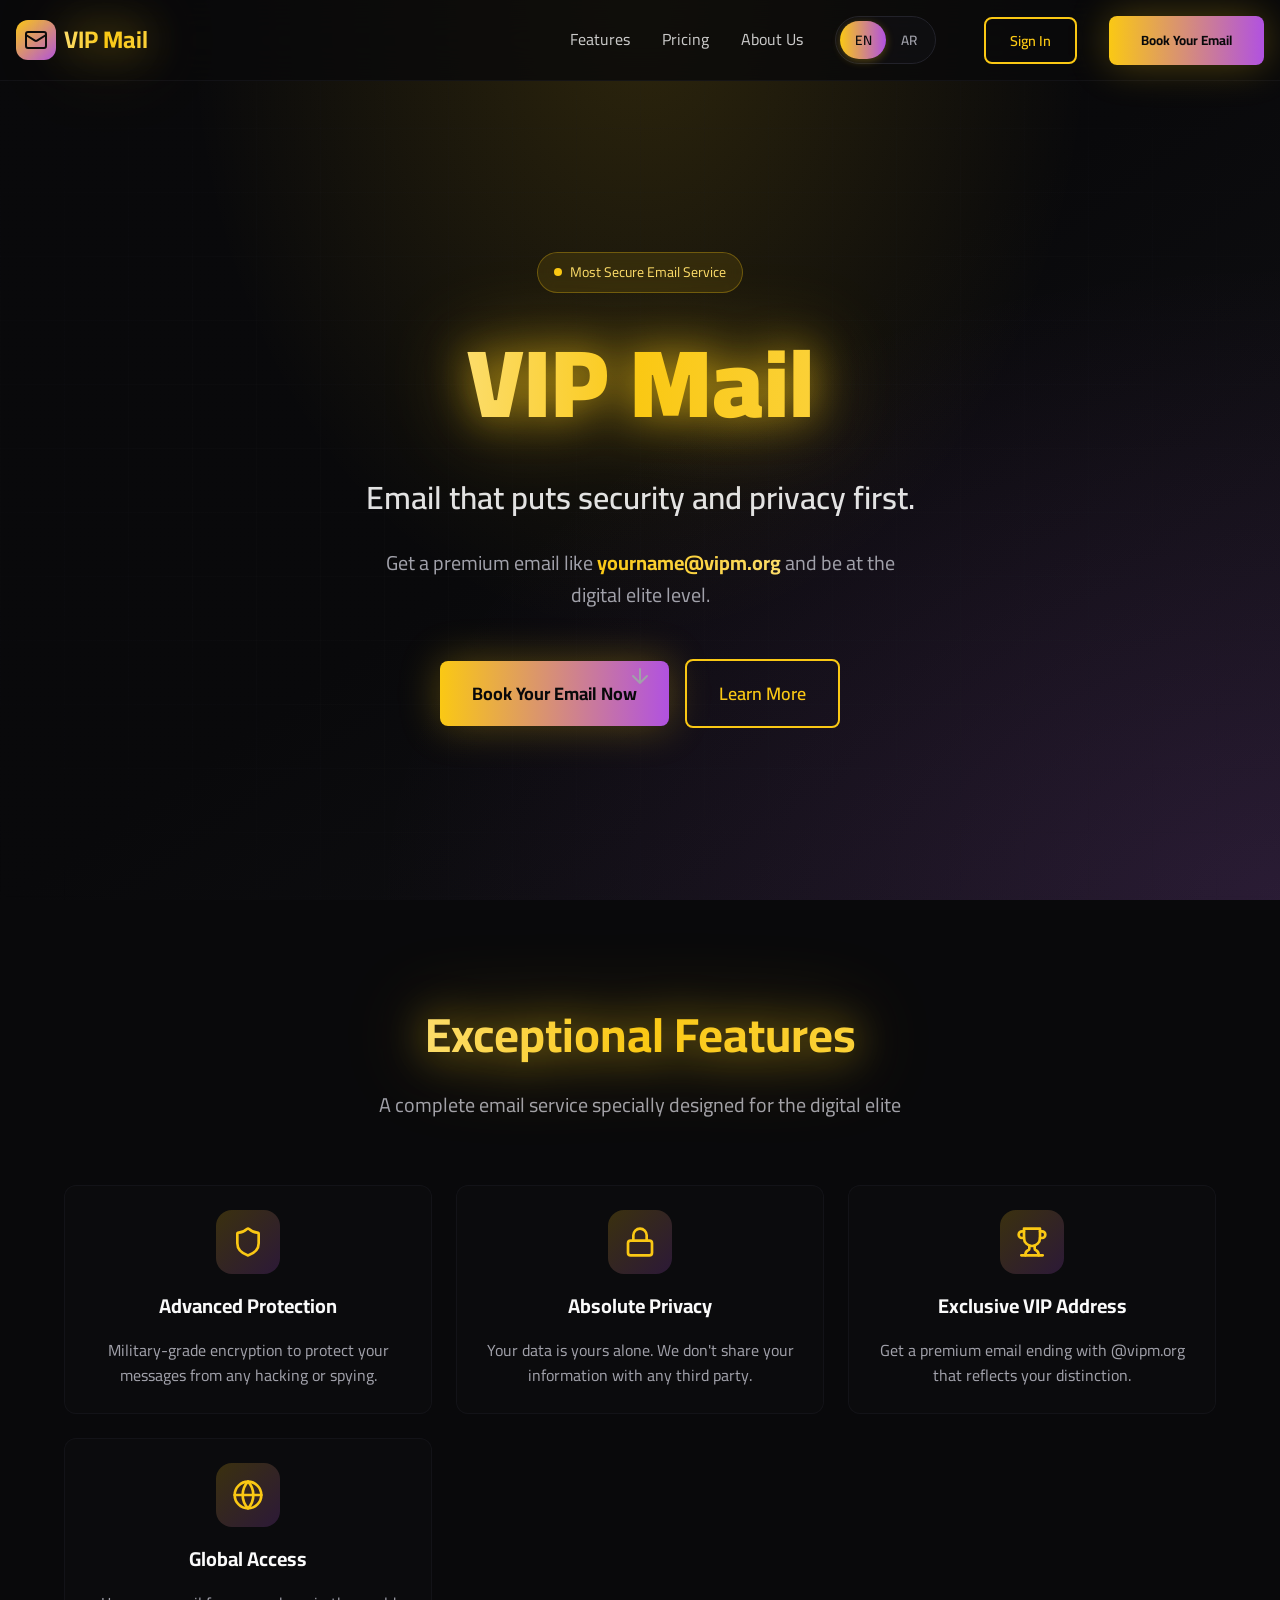
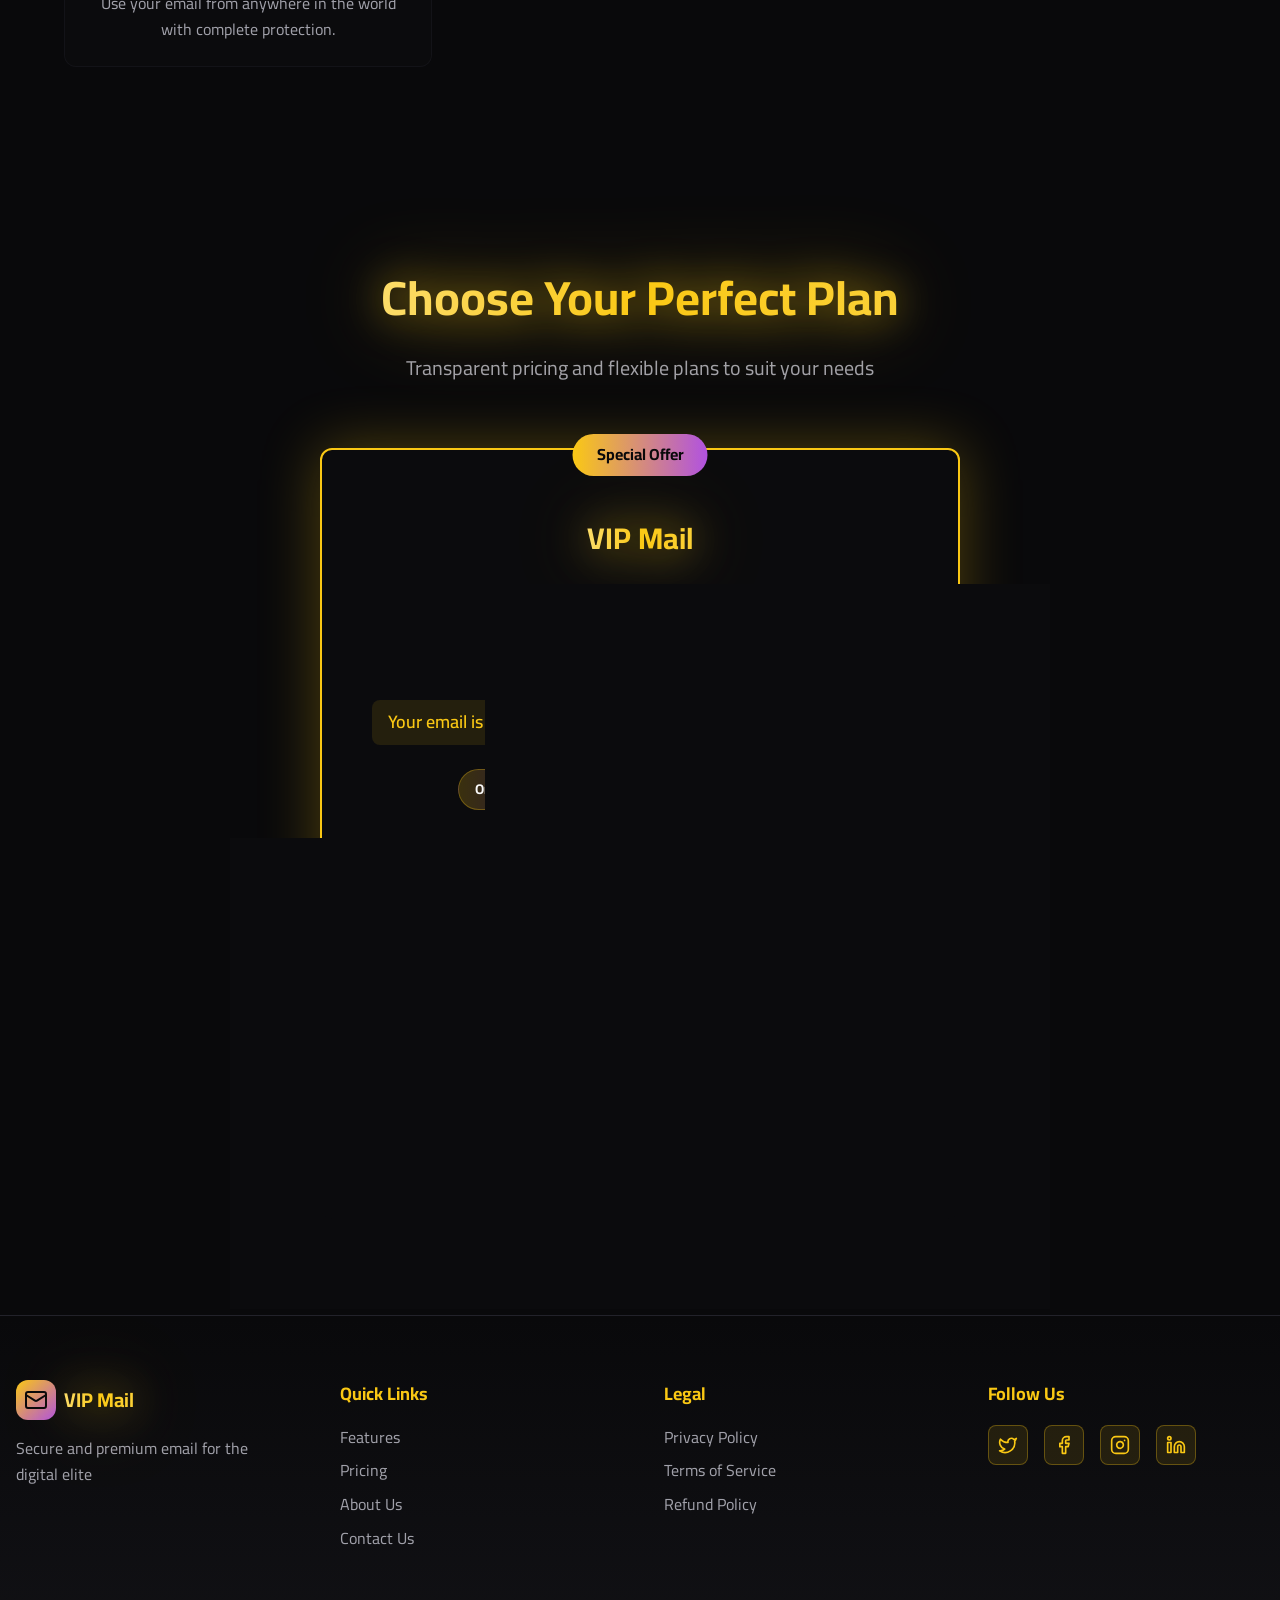
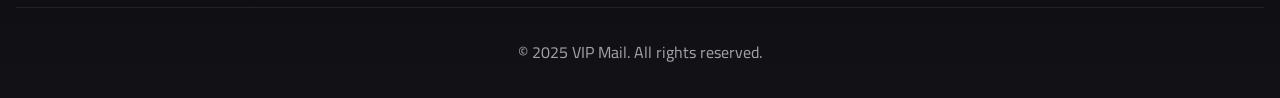
==== commit a0965ee4: "Updated script.js" ====
--- a/index.html
+++ b/index.html
@@ -1,16 +1,17 @@
 <!DOCTYPE html>
-<html lang="ar" dir="rtl">
+<html lang="en" dir="ltr">
 <head>
     <meta charset="UTF-8">
     <meta name="viewport" content="width=device-width, initial-scale=1.0">
-    <meta name="description" content="VIP Mail - بريد إلكتروني يضع الأمان والخصوصية أولاً. احصل على بريدك المميز @vipm.org">
-    <meta property="og:title" content="VIP Mail - بريد إلكتروني آمن ومميز">
-    <meta property="og:description" content="احصل على بريد مميز مثل yourname@vipm.org وكن في مستوى النخبة الرقمية">
-    <title>VIP Mail - بريد إلكتروني آمن ومميز</title>
+    <meta name="description" content="VIP Mail - Email that puts security and privacy first. Get your premium @vipm.org email">
+    <meta property="og:title" content="VIP Mail - Secure and Premium Email">
+    <meta property="og:description" content="Get a premium email like yourname@vipm.org and be at the digital elite level">
+    <title>VIP Mail - Secure and Premium Email</title>
     <link rel="stylesheet" href="styles.css">
     <link rel="preconnect" href="https://fonts.googleapis.com">
     <link rel="preconnect" href="https://fonts.gstatic.com" crossorigin>
     <link href="https://fonts.googleapis.com/css2?family=Cairo:wght@400;600;700;900&display=swap" rel="stylesheet">
+    <script src="translations.js"></script>
 </head>
 <body>
     <!-- Navbar -->
@@ -28,15 +29,19 @@
                 </a>
 
                 <div class="nav-links">
-                    <a href="#features">المزايا</a>
-                    <a href="#pricing">الأسعار</a>
-                    <a href="about.html">من نحن</a>
-                    <button class="btn-login">تسجيل الدخول</button>
-                    <button class="btn-primary">احجز بريدك الآن</button>
+                    <a href="#features" data-i18n="nav_features">Features</a>
+                    <a href="#pricing" data-i18n="nav_pricing">Pricing</a>
+                    <a href="about.html" data-i18n="nav_about">About Us</a>
+                    <div class="lang-switcher">
+                        <button class="lang-btn" id="lang-en">EN</button>
+                        <button class="lang-btn" id="lang-ar">AR</button>
+                    </div>
+                    <button class="btn-login" data-i18n="nav_login">Sign In</button>
+                    <button class="btn-primary" data-i18n="nav_book">Book Your Email</button>
                 </div>
 
                 <!-- Mobile Menu Button -->
-                <button class="mobile-menu-btn" aria-label="القائمة">
+                <button class="mobile-menu-btn" aria-label="Menu" data-i18n-label="nav_menu">
                     <svg xmlns="http://www.w3.org/2000/svg" width="24" height="24" viewBox="0 0 24 24" fill="none" stroke="currentColor" stroke-width="2" stroke-linecap="round" stroke-linejoin="round">
                         <line x1="4" x2="20" y1="12" y2="12"/>
                         <line x1="4" x2="20" y1="6" y2="6"/>
@@ -50,11 +55,15 @@
     <!-- Mobile Menu -->
     <div class="mobile-menu">
         <div class="mobile-menu-links">
-            <a href="#features">المزايا</a>
-            <a href="#pricing">الأسعار</a>
-            <a href="about.html">من نحن</a>
-            <button class="btn-login">تسجيل الدخول</button>
-            <button class="btn-primary">احجز بريدك الآن</button>
+            <a href="#features" data-i18n="nav_features">Features</a>
+            <a href="#pricing" data-i18n="nav_pricing">Pricing</a>
+            <a href="about.html" data-i18n="nav_about">About Us</a>
+            <div class="lang-switcher" style="justify-content: center; margin: 1rem 0;">
+                <button class="lang-btn" id="lang-en-mobile">EN</button>
+                <button class="lang-btn" id="lang-ar-mobile">AR</button>
+            </div>
+            <button class="btn-login" data-i18n="nav_login">Sign In</button>
+            <button class="btn-primary" data-i18n="nav_book">Book Your Email</button>
         </div>
     </div>
 
@@ -70,24 +79,24 @@
             <div class="hero-content">
                 <div class="hero-badge">
                     <span class="badge-pulse"></span>
-                    <span>البريد الإلكتروني الأكثر أمانًا</span>
+                    <span data-i18n="hero_badge">Most Secure Email Service</span>
                 </div>
 
                 <h1 class="hero-title">
                     <span class="text-gold-premium">VIP Mail</span>
                 </h1>
 
-                <p class="hero-subtitle">
-                    بريد إلكتروني يضع الأمان والخصوصية أولاً.
+                <p class="hero-subtitle" data-i18n="hero_subtitle">
+                    Email that puts security and privacy first.
                 </p>
 
                 <p class="hero-description">
-                    احصل على بريد مميز مثل <span class="text-gradient-gold">yourname@vipm.org</span> وكن في مستوى النخبة الرقمية.
+                    <span data-i18n="hero_description_prefix">Get a premium email like </span><span class="text-gradient-gold">yourname@vipm.org</span><span data-i18n="hero_description_suffix"> and be at the digital elite level.</span>
                 </p>
 
                 <div class="hero-buttons">
-                    <button class="btn-primary btn-lg">احجز بريدك الآن</button>
-                    <button class="btn-outline btn-lg">اعرف المزيد</button>
+                    <button class="btn-primary btn-lg" data-i18n="hero_btn_book">Book Your Email Now</button>
+                    <button class="btn-outline btn-lg" data-i18n="hero_btn_learn">Learn More</button>
                 </div>
 
                 <div class="scroll-indicator">
@@ -104,10 +113,10 @@
         <div class="container">
             <div class="section-header">
                 <h2 class="section-title">
-                    <span class="text-gold-premium">مزايا استثنائية</span>
+                    <span class="text-gold-premium" data-i18n="features_title">Exceptional Features</span>
                 </h2>
-                <p class="section-description">
-                    خدمة بريد إلكتروني متكاملة مصممة خصيصًا للنخبة الرقمية
+                <p class="section-description" data-i18n="features_description">
+                    A complete email service specially designed for the digital elite
                 </p>
             </div>
 
@@ -118,8 +127,8 @@
                             <path d="M20 13c0 5-3.5 7.5-7.66 8.95a1 1 0 0 1-.67-.01C7.5 20.5 4 18 4 13V6a1 1 0 0 1 1-1c2 0 4.5-1.2 6.24-2.72a1.17 1.17 0 0 1 1.52 0C14.51 3.81 17 5 19 5a1 1 0 0 1 1 1z"/>
                         </svg>
                     </div>
-                    <h3 class="feature-title">حماية متقدمة</h3>
-                    <p class="feature-description">تشفير من الطراز العسكري لحماية رسائلك من أي اختراق أو تجسس.</p>
+                    <h3 class="feature-title" data-i18n="feature1_title">Advanced Protection</h3>
+                    <p class="feature-description" data-i18n="feature1_desc">Military-grade encryption to protect your messages from any hacking or spying.</p>
                 </div>
 
                 <div class="feature-card">
@@ -129,8 +138,8 @@
                             <path d="M7 11V7a5 5 0 0 1 10 0v4"/>
                         </svg>
                     </div>
-                    <h3 class="feature-title">خصوصية مطلقة</h3>
-                    <p class="feature-description">بياناتك ملكك وحدك. لا نشارك معلوماتك مع أي طرف ثالث.</p>
+                    <h3 class="feature-title" data-i18n="feature2_title">Absolute Privacy</h3>
+                    <p class="feature-description" data-i18n="feature2_desc">Your data is yours alone. We don't share your information with any third party.</p>
                 </div>
 
                 <div class="feature-card">
@@ -144,8 +153,8 @@
                             <path d="M18 2H6v7a6 6 0 0 0 12 0V2Z"/>
                         </svg>
                     </div>
-                    <h3 class="feature-title">عنوان VIP حصري</h3>
-                    <p class="feature-description">احصل على بريد إلكتروني مميز ينتهي بـ @vipm.org يعكس تميزك.</p>
+                    <h3 class="feature-title" data-i18n="feature3_title">Exclusive VIP Address</h3>
+                    <p class="feature-description" data-i18n="feature3_desc">Get a premium email ending with @vipm.org that reflects your distinction.</p>
                 </div>
 
                 <div class="feature-card">
@@ -156,8 +165,8 @@
                             <path d="M2 12h20"/>
                         </svg>
                     </div>
-                    <h3 class="feature-title">وصول عالمي</h3>
-                    <p class="feature-description">استخدم بريدك من أي مكان في العالم مع حماية كاملة.</p>
+                    <h3 class="feature-title" data-i18n="feature4_title">Global Access</h3>
+                    <p class="feature-description" data-i18n="feature4_desc">Use your email from anywhere in the world with complete protection.</p>
                 </div>
             </div>
         </div>
@@ -168,36 +177,36 @@
         <div class="container">
             <div class="section-header">
                 <h2 class="section-title">
-                    <span class="text-gold-premium">اختر باقتك المثالية</span>
+                    <span class="text-gold-premium" data-i18n="pricing_title">Choose Your Perfect Plan</span>
                 </h2>
-                <p class="section-description">
-                    أسعار شفافة وباقات مرنة تناسب احتياجاتك
+                <p class="section-description" data-i18n="pricing_description">
+                    Transparent pricing and flexible plans to suit your needs
                 </p>
             </div>
 
             <div class="pricing-card-wrapper">
                 <div class="pricing-card">
-                    <div class="pricing-badge">🔥 عرض خاص</div>
-                    
+                    <div class="pricing-badge" data-i18n="pricing_badge">Special Offer</div>
+
                     <div class="pricing-header">
                         <h3 class="pricing-title">
-                            <span class="text-gold-premium">VIP Mail</span>
+                            <span class="text-gold-premium" data-i18n="pricing_plan_title">VIP Mail</span>
                         </h3>
-                        
+
                         <div class="pricing-price">
                             <div class="price-amount">
                                 <span class="price-value">$1</span>
-                                <span class="price-period">/لمرة واحدة</span>
+                                <span class="price-period" data-i18n="pricing_period">/One Time</span>
                             </div>
-                            <p class="price-highlight">
-                                بريدك الإلكتروني دائم طوال فترة اشتراك الدومين!
+                            <p class="price-highlight" data-i18n="pricing_highlight">
+                                Your email is permanent for the entire domain subscription period!
                             </p>
                         </div>
 
                         <div class="deal-points">
-                            <span class="deal-point">💸 دولار واحد فقط!</span>
-                            <span class="deal-point">⏰ عرض محدود</span>
-                            <span class="deal-point">🚀 تفعيل فوري</span>
+                            <span class="deal-point" data-i18n="pricing_deal1">Only $1!</span>
+                            <span class="deal-point" data-i18n="pricing_deal2">Limited Offer</span>
+                            <span class="deal-point" data-i18n="pricing_deal3">Instant Activation</span>
                         </div>
                     </div>
 
@@ -207,40 +216,40 @@
                                 <svg xmlns="http://www.w3.org/2000/svg" width="24" height="24" viewBox="0 0 24 24" fill="none" stroke="currentColor" stroke-width="2" stroke-linecap="round" stroke-linejoin="round">
                                     <path d="M20 6 9 17l-5-5"/>
                                 </svg>
-                                <span>✨ بريد إلكتروني مخصص @vipm.org</span>
-                            </li>
-                            <li>
-                                <svg xmlns="http://www.w3.org/2000/svg" width="24" height="24" viewBox="0 0 24 24" fill="none" stroke="currentColor" stroke-width="2" stroke-linecap="round" stroke-linejoin="round">
-                                    <path d="M20 6 9 17l-5-5"/>
-                                </svg>
-                                <span>🎯 صالح مدى الحياة (طوال فترة اشتراك الدومين)</span>
-                            </li>
-                            <li>
-                                <svg xmlns="http://www.w3.org/2000/svg" width="24" height="24" viewBox="0 0 24 24" fill="none" stroke="currentColor" stroke-width="2" stroke-linecap="round" stroke-linejoin="round">
-                                    <path d="M20 6 9 17l-5-5"/>
-                                </svg>
-                                <span>🔒 حماية وتشفير كامل</span>
-                            </li>
-                            <li>
-                                <svg xmlns="http://www.w3.org/2000/svg" width="24" height="24" viewBox="0 0 24 24" fill="none" stroke="currentColor" stroke-width="2" stroke-linecap="round" stroke-linejoin="round">
-                                    <path d="M20 6 9 17l-5-5"/>
-                                </svg>
-                                <span>📧 دعم فني متواصل</span>
-                            </li>
-                            <li>
-                                <svg xmlns="http://www.w3.org/2000/svg" width="24" height="24" viewBox="0 0 24 24" fill="none" stroke="currentColor" stroke-width="2" stroke-linecap="round" stroke-linejoin="round">
-                                    <path d="M20 6 9 17l-5-5"/>
-                                </svg>
-                                <span>💎 انضم للنخبة الرقمية بسعر لا يُقاوم</span>
+                                <span data-i18n="pricing_feature1">Custom email @vipm.org</span>
+                            </li>
+                            <li>
+                                <svg xmlns="http://www.w3.org/2000/svg" width="24" height="24" viewBox="0 0 24 24" fill="none" stroke="currentColor" stroke-width="2" stroke-linecap="round" stroke-linejoin="round">
+                                    <path d="M20 6 9 17l-5-5"/>
+                                </svg>
+                                <span data-i18n="pricing_feature2">Valid for lifetime (during domain subscription)</span>
+                            </li>
+                            <li>
+                                <svg xmlns="http://www.w3.org/2000/svg" width="24" height="24" viewBox="0 0 24 24" fill="none" stroke="currentColor" stroke-width="2" stroke-linecap="round" stroke-linejoin="round">
+                                    <path d="M20 6 9 17l-5-5"/>
+                                </svg>
+                                <span data-i18n="pricing_feature3">Full protection and encryption</span>
+                            </li>
+                            <li>
+                                <svg xmlns="http://www.w3.org/2000/svg" width="24" height="24" viewBox="0 0 24 24" fill="none" stroke="currentColor" stroke-width="2" stroke-linecap="round" stroke-linejoin="round">
+                                    <path d="M20 6 9 17l-5-5"/>
+                                </svg>
+                                <span data-i18n="pricing_feature4">24/7 technical support</span>
+                            </li>
+                            <li>
+                                <svg xmlns="http://www.w3.org/2000/svg" width="24" height="24" viewBox="0 0 24 24" fill="none" stroke="currentColor" stroke-width="2" stroke-linecap="round" stroke-linejoin="round">
+                                    <path d="M20 6 9 17l-5-5"/>
+                                </svg>
+                                <span data-i18n="pricing_feature5">Join the digital elite at an unbeatable price</span>
                             </li>
                         </ul>
 
-                        <button class="btn-primary btn-full">
-                            🎉 احجز الآن بدولار واحد فقط!
+                        <button class="btn-primary btn-full" data-i18n="pricing_btn">
+                            Book Now for Just $1!
                         </button>
-                        
-                        <p class="pricing-footer">
-                            ⚡ انضم لآلاف المستخدمين الذين اختاروا التميز الرقمي
+
+                        <p class="pricing-footer" data-i18n="pricing_footer">
+                            Join thousands of users who chose digital distinction
                         </p>
                     </div>
                 </div>
@@ -262,30 +271,30 @@
                         </div>
                         <span class="text-gold-premium">VIP Mail</span>
                     </div>
-                    <p>بريد إلكتروني آمن ومميز للنخبة الرقمية</p>
+                    <p data-i18n="footer_tagline">Secure and premium email for the digital elite</p>
                 </div>
 
                 <div class="footer-section">
-                    <h4>روابط سريعة</h4>
+                    <h4 data-i18n="footer_quick_links">Quick Links</h4>
                     <ul>
-                        <li><a href="#features">المزايا</a></li>
-                        <li><a href="#pricing">الأسعار</a></li>
-                        <li><a href="about.html">من نحن</a></li>
-                        <li><a href="contact.html">اتصل بنا</a></li>
+                        <li><a href="#features" data-i18n="footer_features">Features</a></li>
+                        <li><a href="#pricing" data-i18n="footer_pricing">Pricing</a></li>
+                        <li><a href="about.html" data-i18n="footer_about">About Us</a></li>
+                        <li><a href="contact.html" data-i18n="footer_contact">Contact Us</a></li>
                     </ul>
                 </div>
 
                 <div class="footer-section">
-                    <h4>قانوني</h4>
+                    <h4 data-i18n="footer_legal">Legal</h4>
                     <ul>
-                        <li><a href="privacy.html">سياسة الخصوصية</a></li>
-                        <li><a href="terms.html">شروط الاستخدام</a></li>
-                        <li><a href="refund.html">سياسة الاسترجاع</a></li>
+                        <li><a href="privacy.html" data-i18n="footer_privacy">Privacy Policy</a></li>
+                        <li><a href="terms.html" data-i18n="footer_terms">Terms of Service</a></li>
+                        <li><a href="refund.html" data-i18n="footer_refund">Refund Policy</a></li>
                     </ul>
                 </div>
 
                 <div class="footer-section">
-                    <h4>تابعنا</h4>
+                    <h4 data-i18n="footer_follow">Follow Us</h4>
                     <div class="social-links">
                         <a href="#" aria-label="Twitter">
                             <svg xmlns="http://www.w3.org/2000/svg" width="20" height="20" viewBox="0 0 24 24" fill="none" stroke="currentColor" stroke-width="2" stroke-linecap="round" stroke-linejoin="round">
@@ -316,7 +325,7 @@
             </div>
 
             <div class="footer-bottom">
-                <p>&copy; 2025 VIP Mail. جميع الحقوق محفوظة.</p>
+                <p>&copy; 2025 VIP Mail. <span data-i18n="footer_rights">All rights reserved.</span></p>
             </div>
         </div>
     </footer>
--- a/styles.css
+++ b/styles.css
@@ -197,6 +197,42 @@
 
 .nav-links a:hover {
     color: var(--foreground);
+}
+
+/* Language Switcher */
+.lang-switcher {
+    display: flex;
+    align-items: center;
+    gap: 0;
+    background: hsla(240, 10%, 8%, 0.6);
+    border: 1px solid var(--border);
+    border-radius: 50px;
+    padding: 0.25rem;
+    margin-right: 1rem;
+}
+
+.lang-btn {
+    padding: 0.4rem 0.9rem;
+    border: none;
+    background: transparent;
+    color: var(--muted-foreground);
+    font-weight: 600;
+    font-size: 0.85rem;
+    cursor: pointer;
+    transition: all 0.3s;
+    border-radius: 50px;
+    min-width: 42px;
+    text-align: center;
+}
+
+.lang-btn:hover {
+    color: var(--foreground);
+}
+
+.lang-btn.active {
+    background: linear-gradient(to right, var(--gold), var(--purple));
+    color: var(--background);
+    box-shadow: 0 2px 8px hsla(47, 96%, 53%, 0.3);
 }
 
 /* Mobile Menu Button */
@@ -269,13 +305,18 @@
     .nav-links {
         display: none;
     }
-    
+
     .mobile-menu-btn {
         display: block;
     }
-    
+
     .mobile-menu {
         display: block;
+    }
+
+    .lang-switcher {
+        margin-right: 0;
+        margin-left: 0;
     }
 }
 
